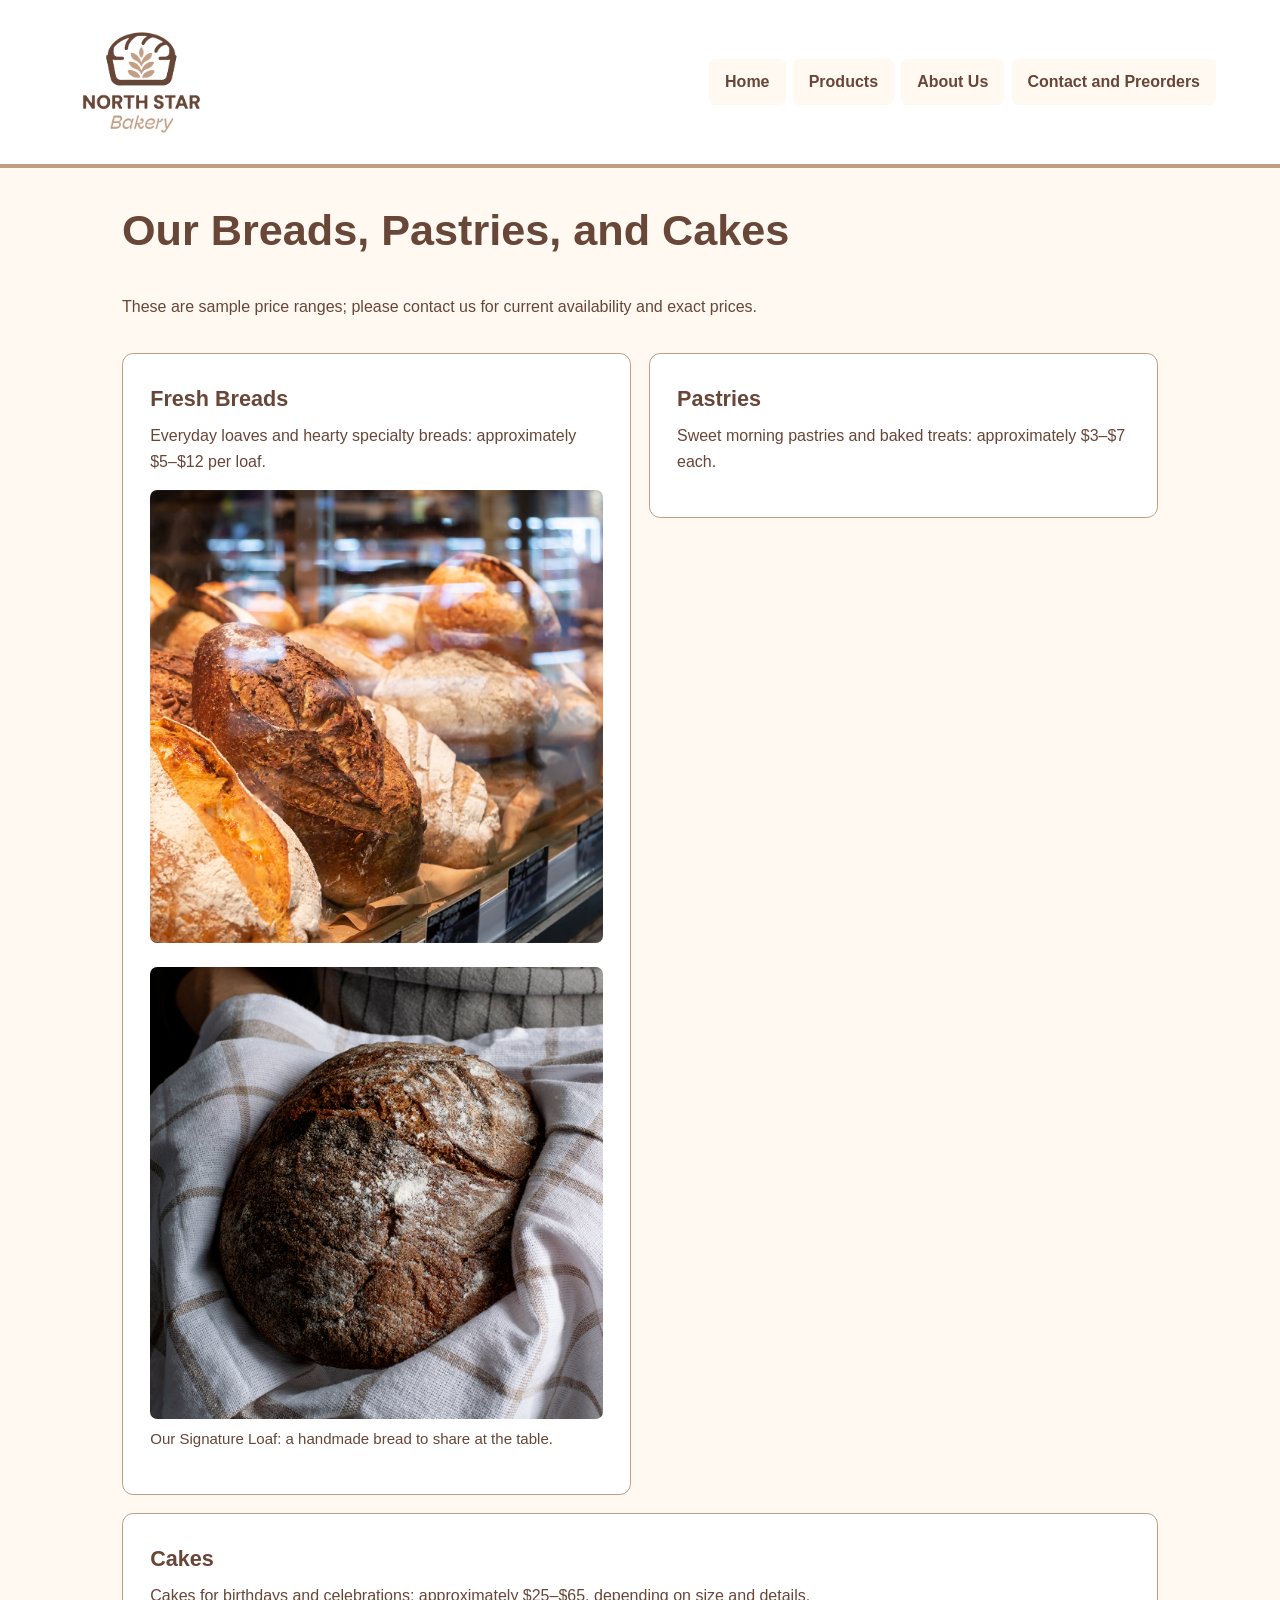
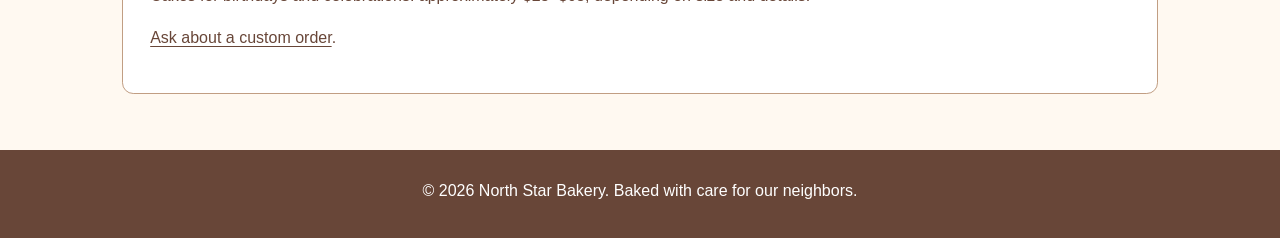
==== products.html @ 98931b28 "Add files via upload" ====
<!DOCTYPE html>
<html lang="en">
<head>
  <meta charset="UTF-8">
  <meta name="viewport" content="width=device-width, initial-scale=1.0">
  <title>Products | North Star Bakery</title>
 <link rel="stylesheet" href="styles.css">
</head>
<body>
<header class="site-header">
  <img loading="lazy" src="media/bakery-logo_c.png" alt="North Star Bakery logo" width="180">
  <nav aria-label="Main navigation" class="site-nav">
  <ul>
    <li><a href="index.html">Home</a></li>
    <li><a href="products.html">Products</a></li>
    <li><a href="about.html">About Us</a></li>
    <li><a href="contact.html">Contact and Preorders</a></li>
  </ul>
</nav>
</header>
<main class="container">
  <h1>Our Breads, Pastries, and Cakes</h1>
  <p>These are sample price ranges; please contact us for current availability and exact prices.</p>
  <section class="content-card">
    <h2>Fresh Breads</h2>
    <p>Everyday loaves and hearty specialty breads: approximately $5–$12 per loaf.</p>
    <img loading="lazy" src="media/bakery-bread_c.png" alt="Selection of freshly baked artisan bread" width="500">
    <figure>
      <img loading="lazy" src="media/bakery-signature-loaf_c.png" alt="North Star Bakery's signature artisan loaf" width="500">
      <figcaption>Our Signature Loaf: a handmade bread to share at the table.</figcaption>
    </figure>
  </section>
  <section class="content-card">
    <h2>Pastries</h2>
    <p>Sweet morning pastries and baked treats: approximately $3–$7 each.</p>
  </section>
  <section class="content-card">
    <h2>Cakes</h2>
    <p>Cakes for birthdays and celebrations: approximately $25–$65, depending on size and details.</p>
    <p><a href="contact.html">Ask about a custom order</a>.</p>
  </section>
</main>
<footer class="site-footer">
  <p>&copy; 2026 North Star Bakery. Baked with care for our neighbors.</p>
</footer>
</body>
</html>
---- styles.css ----
/* North Star Bakery | Touchstone 3 | Mobile-first visual system */
:root { --cream:#FFF9F1; --brown:#684638; --tan:#C19E83; --white:#FFFFFF; --space:1rem; }
* { box-sizing:border-box; }
html { scroll-behavior:smooth; }
body { margin:0; background:var(--cream); color:var(--brown); font-family:Arial,Helvetica,sans-serif; line-height:1.6; }
a { color:var(--brown); text-underline-offset:3px; }
a:hover { text-decoration-thickness:2px; }
a:focus-visible,button:focus-visible,input:focus-visible,select:focus-visible,textarea:focus-visible { outline:3px solid var(--brown); outline-offset:3px; }
.site-header { background:var(--white); border-bottom:4px solid var(--tan); padding:1rem; display:flex; flex-direction:column; align-items:center; gap:1rem; }
.site-header > img { max-width:155px; height:auto; }
.site-nav { width:100%; }
.site-nav ul { display:flex; flex-direction:column; gap:.45rem; list-style:none; margin:0; padding:0; }
.site-nav a { display:block; text-align:center; padding:.55rem .8rem; border-radius:.4rem; background:var(--cream); font-weight:bold; text-decoration:none; }
.site-nav a:hover,.site-nav a:focus-visible { background:var(--tan); }
.container { max-width:1100px; margin:0 auto; padding:1.2rem; display:flex; flex-direction:column; gap:1.1rem; }
h1,h2 { line-height:1.2; margin:.3rem 0 .7rem; }
h1 { font-size:clamp(1.8rem,5vw,2.7rem); } h2 { font-size:1.35rem; }
p { margin:.5rem 0 1rem; }
.content-card { background:var(--white); padding:1.15rem; border:1px solid var(--tan); border-radius:.7rem; }
img,video { max-width:100%; height:auto; border-radius:.45rem; }
.hero-image { width:100%; max-height:410px; object-fit:cover; }
figure { margin:1rem 0; } figcaption { font-size:.94rem; }
.media-video { width:100%; }
fieldset { border:1px solid var(--tan); border-radius:.5rem; margin:1rem 0; padding:1rem; }
legend { font-weight:bold; padding:0 .4rem; }
label { display:block; font-weight:bold; margin-bottom:.3rem; }
input,select,textarea { font:inherit; width:100%; max-width:100%; padding:.7rem; border:1px solid var(--brown); border-radius:.3rem; background:var(--white); color:var(--brown); }
button { background:var(--brown); color:var(--white); font:inherit; font-weight:bold; padding:.8rem 1.3rem; border:0; border-radius:.4rem; cursor:pointer; }
button:hover { background:#50362C; }
.site-footer { text-align:center; background:var(--brown); color:var(--white); padding:1.2rem; margin-top:1.5rem; }
@media (min-width:768px) {
 .site-header { flex-direction:row; justify-content:space-between; padding:1rem 5%; }
 .site-nav { width:auto; }
 .site-nav ul { flex-direction:row; flex-wrap:wrap; }
 .container { padding:2rem; flex-direction:row; flex-wrap:wrap; align-items:flex-start; }
 .container > h1,.container > p,.container > .hero-image { flex:0 0 100%; }
 .content-card { flex:1 1 calc(50% - 1.1rem); }
 .container > .content-card:last-child:nth-of-type(odd) { flex-grow:1; }
 fieldset { max-width:720px; }
}
@media (min-width:1050px) { .content-card { padding:1.7rem; } .site-nav a { padding:.65rem 1rem; } }
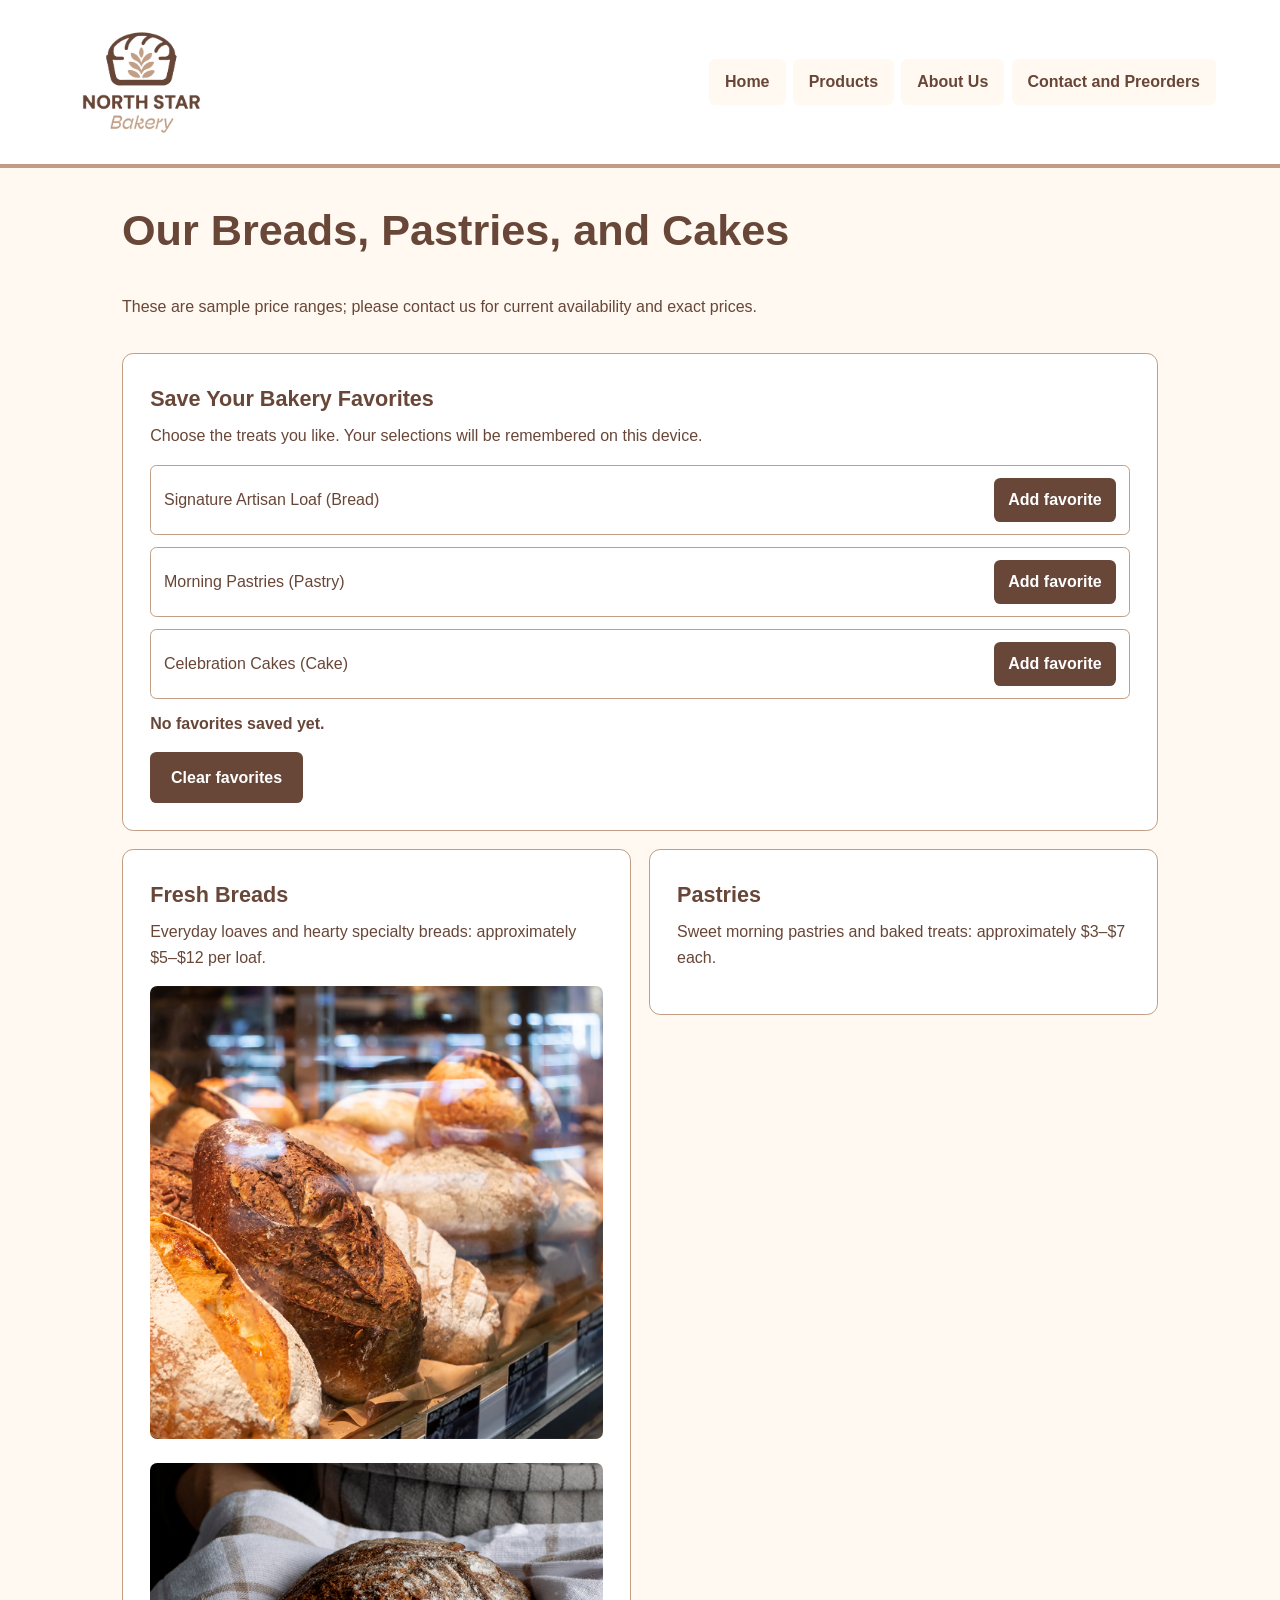
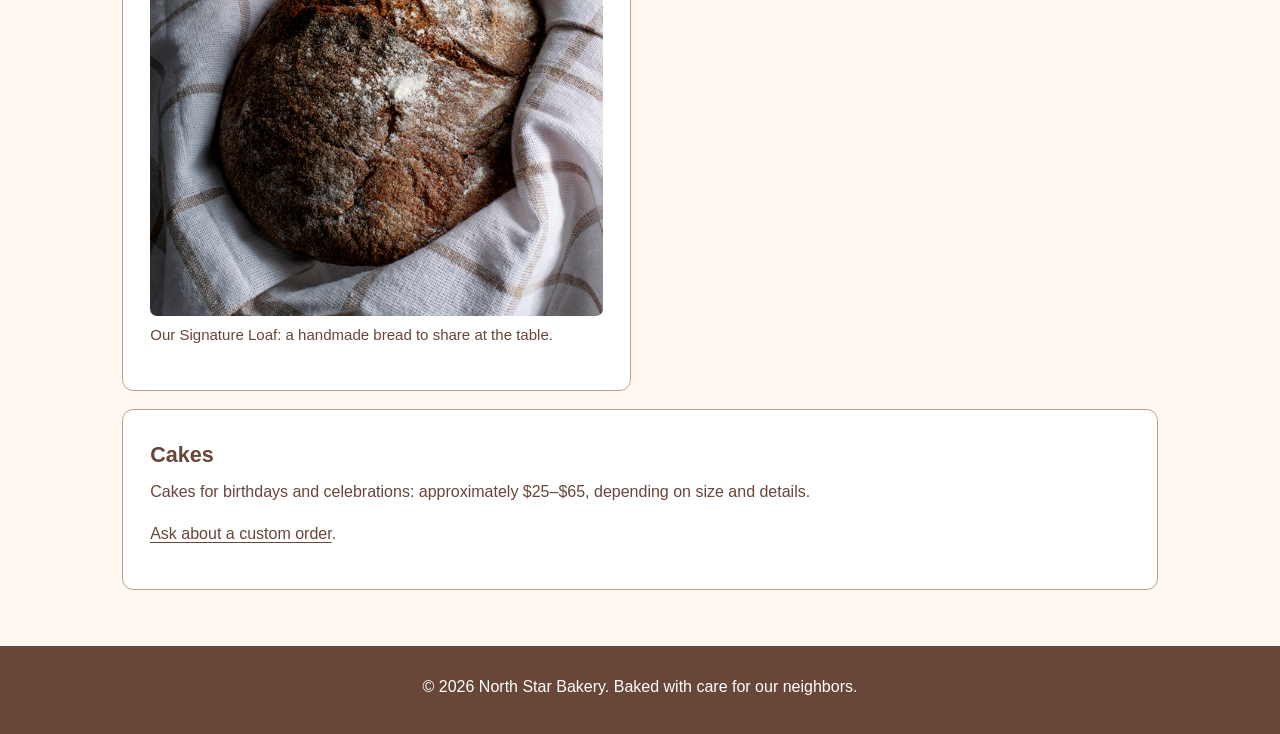
==== commit 83bcdf3b: "Add files via upload" ====
--- a/products.html
+++ b/products.html
@@ -21,6 +21,13 @@
 <main class="container">
   <h1>Our Breads, Pastries, and Cakes</h1>
   <p>These are sample price ranges; please contact us for current availability and exact prices.</p>
+  <section class="content-card favorites-panel" aria-labelledby="favorites-heading">
+    <h2 id="favorites-heading">Save Your Bakery Favorites</h2>
+    <p>Choose the treats you like. Your selections will be remembered on this device.</p>
+    <div id="favorite-products" class="favorites-list"></div>
+    <p id="favorites-summary" class="feedback" aria-live="polite"></p>
+    <button type="button" id="clear-favorites">Clear favorites</button>
+  </section>
   <section class="content-card">
     <h2>Fresh Breads</h2>
     <p>Everyday loaves and hearty specialty breads: approximately $5–$12 per loaf.</p>
@@ -43,5 +50,6 @@
 <footer class="site-footer">
   <p>&copy; 2026 North Star Bakery. Baked with care for our neighbors.</p>
 </footer>
+<script src="script.js" defer></script>
 </body>
 </html>
--- a/styles.css
+++ b/styles.css
@@ -39,3 +39,16 @@
  fieldset { max-width:720px; }
 }
 @media (min-width:1050px) { .content-card { padding:1.7rem; } .site-nav a { padding:.65rem 1rem; } }
+
+/* Touchstone 4: interactive features and inline feedback */
+.favorites-panel { flex-basis:100%; }
+.favorites-list { display:flex; flex-direction:column; gap:.7rem; }
+.favorite-row { display:flex; flex-direction:column; align-items:flex-start; gap:.6rem; padding:.8rem; border:1px solid var(--tan); border-radius:.4rem; }
+.favorite-row button { padding:.55rem .9rem; }
+.favorite-row button[aria-pressed="true"] { background:var(--tan); color:var(--brown); }
+.field-error { display:block; margin-top:.3rem; font-weight:bold; font-size:.9rem; }
+.field-error:not(:empty) { padding:.25rem 0; }
+[aria-invalid="true"] { border:3px solid var(--brown); background:var(--cream); }
+.feedback { font-weight:bold; margin-top:.7rem; }
+.feedback.success { border-left:4px solid var(--tan); padding-left:.8rem; }
+@media (min-width:768px) { .favorite-row { flex-direction:row; justify-content:space-between; align-items:center; } }
